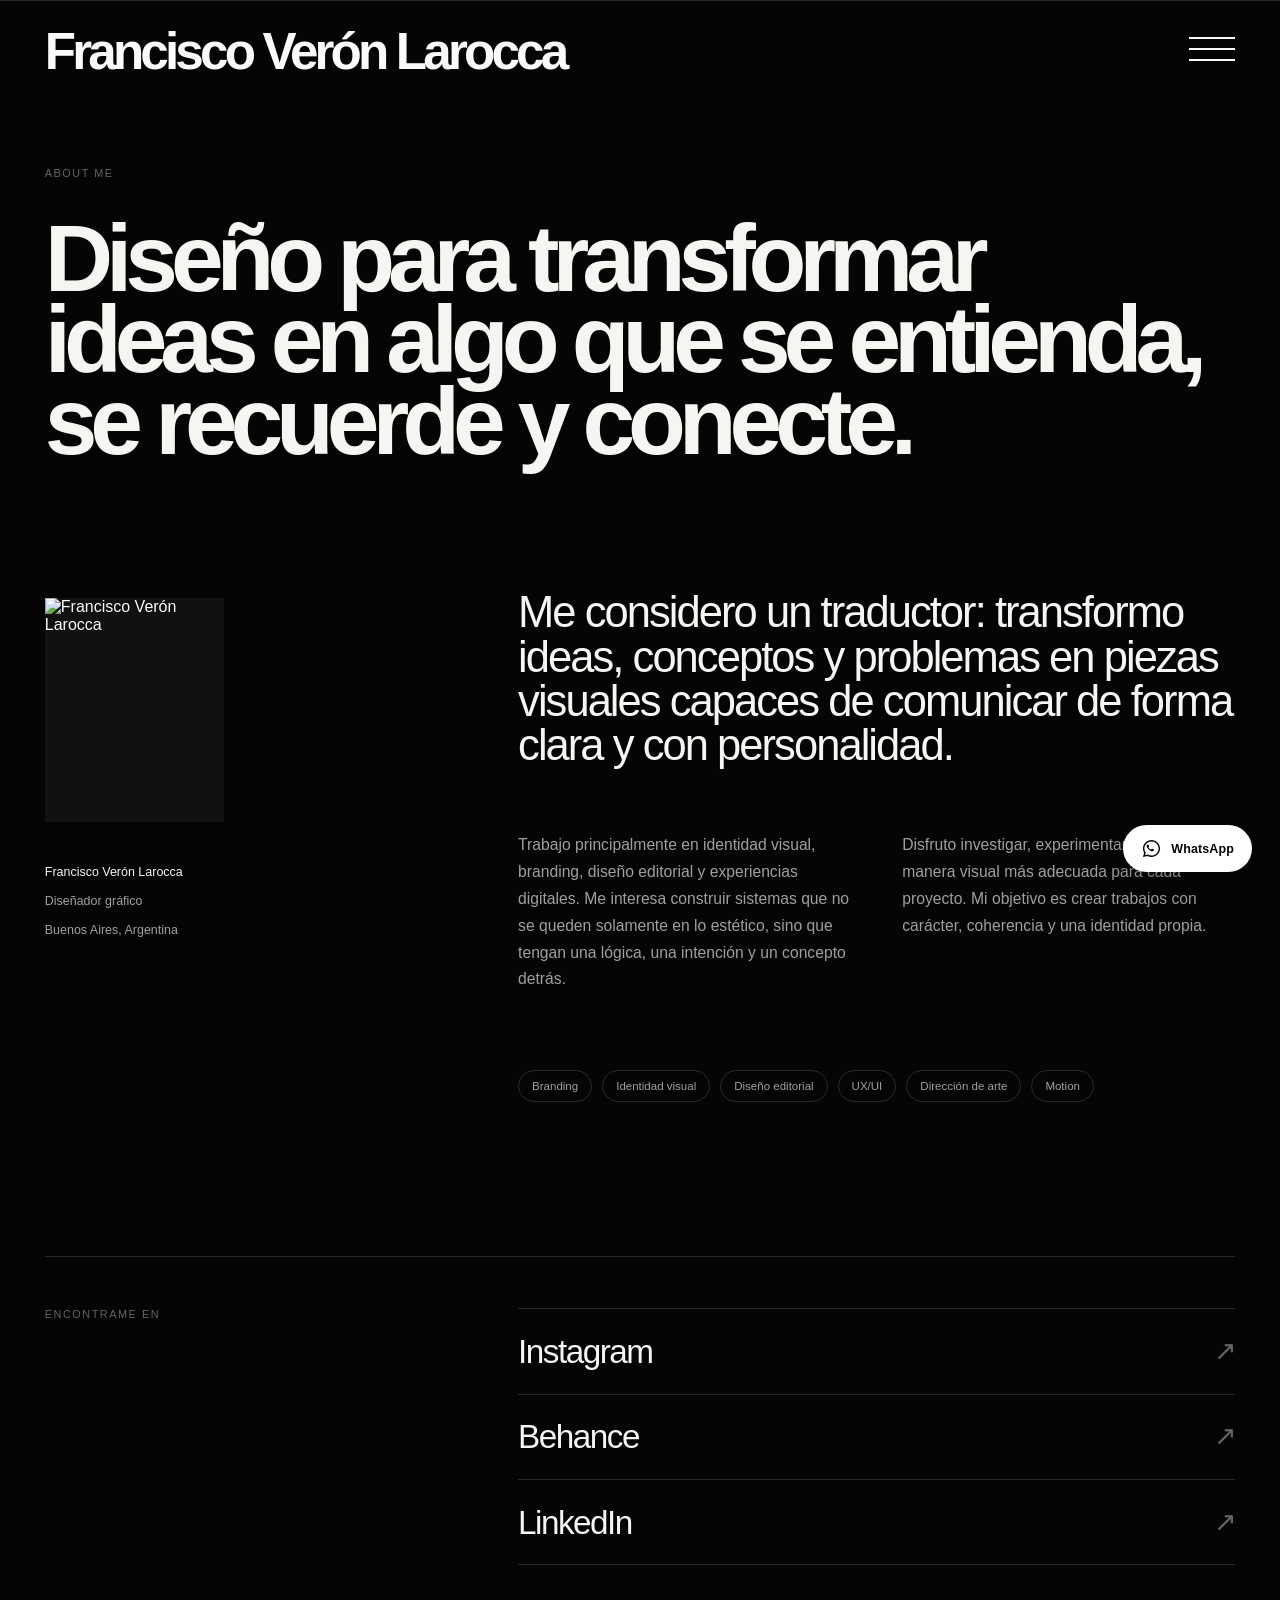
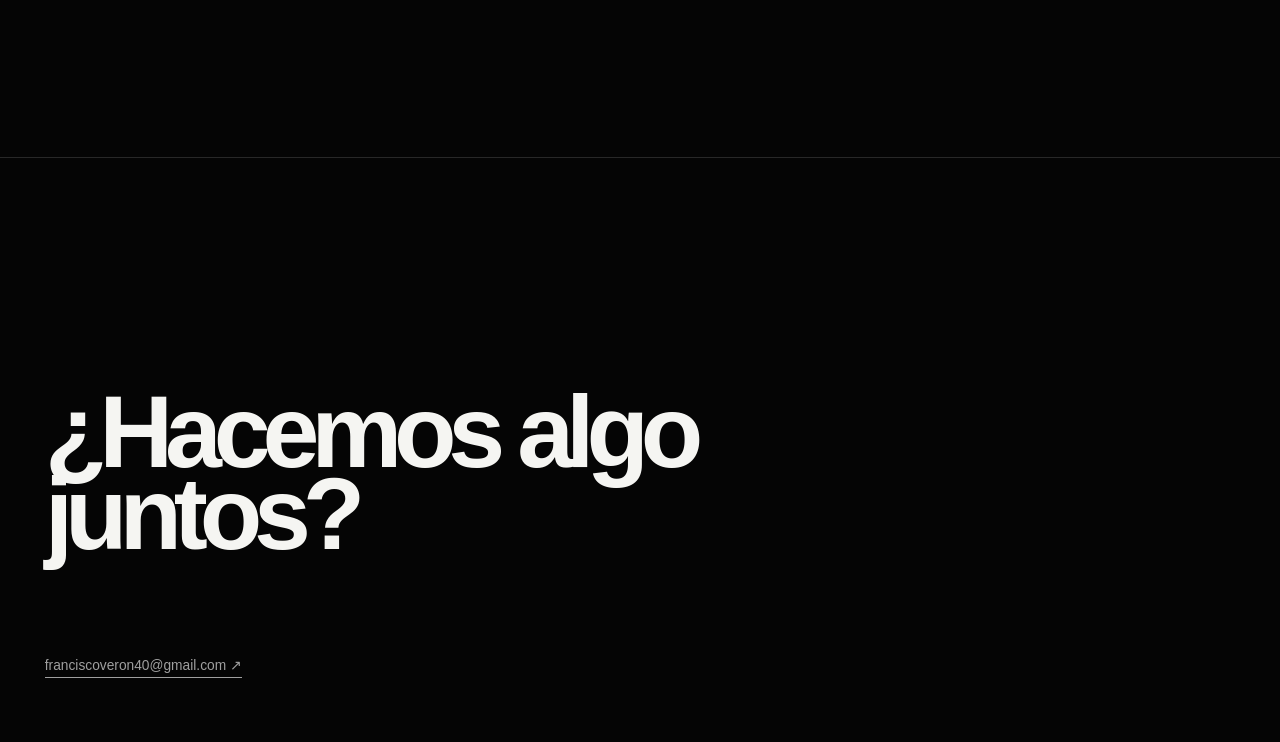
==== About.html @ 9c533605 "Add files via upload" ====
<!DOCTYPE html>
<html lang="es">

<head>
  <meta charset="UTF-8">

  <meta
    name="viewport"
    content="width=device-width, initial-scale=1.0"
  >

  <meta
    name="description"
    content="Sobre Francisco Verón Larocca — Diseñador gráfico especializado en branding, identidad visual, diseño editorial y experiencias digitales."
  >

  <meta name="theme-color" content="#000000">

  <title>About me — Francisco Verón Larocca</title>

  <!-- CSS GENERAL -->
  <link
    rel="stylesheet"
    href="styles.css"
  >

  <!-- CSS ABOUT -->
  <link
    rel="stylesheet"
    href="about-me.css"
  >

</head>


<body>


  <!-- =========================================================
       HEADER
  ========================================================== -->

  <header class="site-header">

    <a
      class="brand"
      href="index.html"
      aria-label="Francisco Verón Larocca — Volver al inicio"
    >
      Francisco Verón Larocca
    </a>


    <button
      class="menu-toggle"
      type="button"
      aria-label="Abrir menú"
      aria-expanded="false"
      aria-controls="menu"
    >

      <span aria-hidden="true"></span>
      <span aria-hidden="true"></span>
      <span aria-hidden="true"></span>

    </button>

  </header>



  <!-- =========================================================
       MENU
  ========================================================== -->

  <nav
    class="menu"
    id="menu"
    aria-hidden="true"
  >

    <a href="index.html#inicio">
      Inicio
    </a>

    <a href="index.html#arte">
      Nuestro arte
    </a>

    <a href="About.html">
      About me
    </a>

    <a href="index.html#contacto">
      Contacto
    </a>

  </nav>



  <!-- =========================================================
       MAIN
  ========================================================== -->

  <main>


    <!-- =====================================================
         ABOUT
    ====================================================== -->

    <section
      class="about-section"
      id="about"
    >


      <!-- TÍTULO -->
      <div class="about-heading reveal">

        <span class="about-kicker">
          About me
        </span>


        <h2>
          Diseño para transformar<br>
          ideas en algo que se entienda,<br>
          se recuerde y conecte.
        </h2>

      </div>



      <!-- INFORMACIÓN -->
      <div class="about-grid">


        <!-- FOTO + DATOS -->
        <div class="about-meta reveal">


          <!-- FOTO -->
          <figure class="about-photo">

            <img
              src="3x/IMG_5898.jpg"
              alt="Francisco Verón Larocca"
            >

          </figure>


          <!-- DATOS -->
          <div class="about-meta-info">

            <span>
              Francisco Verón Larocca
            </span>

            <span>
              Diseñador gráfico
            </span>

            <span>
              Buenos Aires, Argentina
            </span>

          </div>


        </div>



        <!-- TEXTO -->
        <div class="about-content reveal">


          <p class="about-lead">

            Me considero un traductor: transformo ideas,
            conceptos y problemas en piezas visuales capaces
            de comunicar de forma clara y con personalidad.

          </p>



          <div class="about-copy">


            <p>

              Trabajo principalmente en identidad visual,
              branding, diseño editorial y experiencias digitales.
              Me interesa construir sistemas que no se queden
              solamente en lo estético, sino que tengan una lógica,
              una intención y un concepto detrás.

            </p>


            <p>

              Disfruto investigar, experimentar y encontrar
              la manera visual más adecuada para cada proyecto.
              Mi objetivo es crear trabajos con carácter,
              coherencia y una identidad propia.

            </p>


          </div>



          <!-- DISCIPLINAS -->
          <div class="about-disciplines">

            <span>
              Branding
            </span>

            <span>
              Identidad visual
            </span>

            <span>
              Diseño editorial
            </span>

            <span>
              UX/UI
            </span>

            <span>
              Dirección de arte
            </span>

            <span>
              Motion
            </span>

          </div>


        </div>

      </div>



      <!-- =====================================================
           REDES
      ====================================================== -->

      <div class="about-socials reveal">


        <span class="about-socials-label">
          Encontrame en
        </span>



        <div class="about-social-links">


          <!-- INSTAGRAM -->
          <a
            href="https://www.instagram.com/elmundodefran.dg/"
            target="_blank"
            rel="noopener noreferrer"
          >

            Instagram

            <span aria-hidden="true">
              ↗
            </span>

          </a>



          <!-- BEHANCE -->
          <a
            href="https://www.behance.net/franveronl"
            target="_blank"
            rel="noopener noreferrer"
          >

            Behance

            <span aria-hidden="true">
              ↗
            </span>

          </a>



          <!-- LINKEDIN -->
          <a
            href="https://www.linkedin.com/in/franciscoagustínverónlarocca"
            target="_blank"
            rel="noopener noreferrer"
          >

            LinkedIn

            <span aria-hidden="true">
              ↗
            </span>

          </a>


        </div>

      </div>


    </section>

  </main>



  <!-- =========================================================
       WHATSAPP
  ========================================================== -->

  <a
    href="https://wa.me/5491123137663?text=Hola%20Francisco,%20vi%20tu%20portfolio%20y%20me%20gustar%C3%ADa%20consultarte%20por%20un%20proyecto."
    class="whatsapp-float"
    target="_blank"
    rel="noopener noreferrer"
    aria-label="Contactar a Francisco por WhatsApp"
  >

    <svg
      viewBox="0 0 32 32"
      aria-hidden="true"
    >

      <path
        fill="currentColor"
        d="M19.11 17.21c-.27-.14-1.6-.79-1.85-.88-.25-.09-.43-.14-.61.14-.18.27-.7.88-.86 1.06-.16.18-.32.2-.59.07-.27-.14-1.15-.42-2.19-1.35-.81-.72-1.36-1.61-1.52-1.88-.16-.27-.02-.42.12-.55.12-.12.27-.32.41-.48.14-.16.18-.27.27-.45.09-.18.05-.34-.02-.48-.07-.14-.61-1.47-.84-2.01-.22-.53-.45-.46-.61-.47h-.52c-.18 0-.48.07-.73.34-.25.27-.95.93-.95 2.27 0 1.34.98 2.63 1.11 2.81.14.18 1.92 2.93 4.65 4.11.65.28 1.16.45 1.55.58.65.21 1.24.18 1.71.11.52-.08 1.6-.65 1.83-1.29.23-.63.23-1.18.16-1.29-.07-.11-.25-.18-.52-.32z"
      />

      <path
        fill="currentColor"
        d="M16.03 3C8.84 3 3 8.83 3 16c0 2.29.6 4.53 1.74 6.5L3 29l6.68-1.75A13 13 0 0 0 16.03 29C23.2 29 29 23.17 29 16S23.2 3 16.03 3zm0 23.81a10.8 10.8 0 0 1-5.5-1.5l-.39-.23-3.96 1.04 1.06-3.86-.25-.4A10.78 10.78 0 0 1 5.18 16c0-5.97 4.86-10.82 10.85-10.82 5.98 0 10.79 4.85 10.79 10.82s-4.81 10.81-10.79 10.81z"
      />

    </svg>


    <span>
      WhatsApp
    </span>

  </a>



  <!-- =========================================================
       FOOTER
  ========================================================== -->

  <footer class="footer">

    <p>
      ¿Hacemos algo<br>
      juntos?
    </p>


    <a
      href="mailto:franciscoveron40@gmail.com"
    >
      franciscoveron40@gmail.com ↗
    </a>

  </footer>



  <!-- =========================================================
       JAVASCRIPT
  ========================================================== -->

  <script src="app.js"></script>


</body>

</html>
---- styles.css ----
/* =========================================================
   JF STUDIO
   Global Styles
========================================================= */


/* =========================================================
   VARIABLES
========================================================= */

:root {
  --black: #050505;
  --black-soft: #0a0a0a;
  --surface: #111111;

  --white: #f5f5f2;
  --white-pure: #ffffff;

  --text-primary: rgba(255, 255, 255, 0.96);
  --text-secondary: rgba(255, 255, 255, 0.62);
  --text-muted: rgba(255, 255, 255, 0.38);

  --line: rgba(255, 255, 255, 0.14);
  --line-strong: rgba(255, 255, 255, 0.28);

  --pad: clamp(20px, 4vw, 68px);
  --gap: clamp(8px, 0.75vw, 14px);

  --max-width: 1900px;

  --ease:
    cubic-bezier(0.16, 1, 0.3, 1);

  --ease-soft:
    cubic-bezier(0.22, 1, 0.36, 1);
}


/* =========================================================
   RESET
========================================================= */

*,
*::before,
*::after {
  box-sizing: border-box;
}

html {
  scroll-behavior: smooth;
  background: var(--black);
}

body {
  margin: 0;
  min-width: 320px;

  background: var(--black);
  color: var(--white);

  font-family:
    "Archivo",
    Inter,
    "Helvetica Neue",
    Helvetica,
    Arial,
    sans-serif;

  -webkit-font-smoothing: antialiased;
  -moz-osx-font-smoothing: grayscale;

  text-rendering: optimizeLegibility;

  overflow-x: hidden;
}

body.menu-open {
  overflow: hidden;
}

h1,
h2,
h3,
p {
  margin-top: 0;
}

img {
  display: block;

  width: 100%;
  max-width: 100%;
}

a {
  color: inherit;
  text-decoration: none;
}

button,
input,
textarea,
select {
  font: inherit;
}

button {
  color: inherit;
}


/* =========================================================
   SELECTION
========================================================= */

::selection {
  background: var(--white);
  color: var(--black);
}


/* =========================================================
   HEADER
========================================================= */

.site-header {
  position: fixed;
  z-index: 1000;

  top: 0;
  left: 0;

  width: 100%;

  padding:
    clamp(22px, 2.5vw, 38px)
    var(--pad);

  display: flex;
  align-items: flex-start;
  justify-content: space-between;

  pointer-events: none;

  color: #fff;

  mix-blend-mode: difference;
}

.brand,
.menu-toggle {
  pointer-events: auto;
}


/* BRAND */

.brand {
  display: inline-block;

  font-size: clamp(2.5rem, 4.5vw, 5.4rem);
  font-weight: 700;

  line-height: 0.78;
  letter-spacing: -0.075em;

  white-space: nowrap;

  transition:
    opacity 250ms ease;
}

.brand:hover {
  opacity: 0.68;
}


/* =========================================================
   MENU BUTTON
========================================================= */

.menu-toggle {
  position: relative;

  width: 46px;
  height: 34px;

  padding: 0;

  border: 0;

  background: transparent;

  cursor: pointer;
}

.menu-toggle span {
  position: absolute;

  left: 0;

  width: 100%;
  height: 2px;

  background: currentColor;

  transform-origin: center;

  transition:
    top 500ms var(--ease),
    transform 500ms var(--ease),
    opacity 220ms ease;
}

.menu-toggle span:nth-child(1) {
  top: 5px;
}

.menu-toggle span:nth-child(2) {
  top: 16px;
}

.menu-toggle span:nth-child(3) {
  top: 27px;
}


/* OPEN */

.menu-open .menu-toggle span:nth-child(1) {
  top: 16px;

  transform: rotate(45deg);
}

.menu-open .menu-toggle span:nth-child(2) {
  opacity: 0;

  transform: scaleX(0);
}

.menu-open .menu-toggle span:nth-child(3) {
  top: 16px;

  transform: rotate(-45deg);
}


/* =========================================================
   FULLSCREEN MENU
========================================================= */

.menu {
  position: fixed;
  z-index: 900;

  inset: 0;

  min-height: 100dvh;

  padding:
    clamp(120px, 12vw, 190px)
    var(--pad)
    var(--pad);

  display: flex;
  flex-direction: column;

  align-items: flex-start;
  justify-content: center;

  background: var(--black-soft);

  visibility: hidden;
  opacity: 0;

  transform: translateY(-24px);

  transition:
    opacity 450ms ease,
    transform 650ms var(--ease),
    visibility 450ms;
}

.menu-open .menu {
  visibility: visible;
  opacity: 1;

  transform: translateY(0);
}

.menu a {
  position: relative;

  display: inline-block;

  font-size: clamp(4rem, 9vw, 10.5rem);
  font-weight: 650;

  line-height: 0.82;
  letter-spacing: -0.075em;

  transition:
    opacity 250ms ease,
    transform 500ms var(--ease);
}

.menu a:hover {
  opacity: 0.38;

  transform: translateX(15px);
}


/* =========================================================
   HERO SPACER
========================================================= */

.hero {
  min-height: clamp(430px, 50vh, 720px);
}


/* =========================================================
   IMAGE HERO
========================================================= */

.hero-banner {
  position: relative;

  width: 100%;
  height: 100svh;
  min-height: 640px;

  overflow: hidden;

  background: var(--surface);
}

.hero-banner__image {
  position: absolute;

  inset: 0;

  width: 100%;
  height: 100%;

  object-fit: cover;
  object-position: center;

  transform: scale(1.015);

  transition:
    transform 1.4s var(--ease);
}

.hero-banner:hover .hero-banner__image {
  transform: scale(1.045);
}

.hero-banner__overlay {
  position: absolute;
  z-index: 1;

  inset: 0;

  background:
    linear-gradient(
      180deg,
      rgba(0, 0, 0, 0.04) 0%,
      rgba(0, 0, 0, 0.08) 42%,
      rgba(0, 0, 0, 0.76) 100%
    );
}

.hero-banner__content {
  position: absolute;
  z-index: 2;

  left: var(--pad);
  right: var(--pad);
  bottom: clamp(38px, 5vw, 78px);

  max-width: var(--max-width);

  margin: 0 auto;
}

.hero-banner__eyebrow {
  display: block;

  margin-bottom: 20px;

  font-size: 0.7rem;
  font-weight: 500;

  letter-spacing: 0.14em;

  text-transform: uppercase;

  color: rgba(255, 255, 255, 0.68);
}

.hero-banner h1 {
  max-width: 1400px;

  margin: 0;

  font-size: clamp(4.5rem, 9vw, 10.5rem);
  font-weight: 650;

  line-height: 0.78;
  letter-spacing: -0.08em;
}

.hero-banner__link {
  display: inline-flex;
  align-items: center;

  gap: 12px;

  margin-top: clamp(32px, 4vw, 55px);

  padding-bottom: 6px;

  border-bottom:
    1px solid rgba(255, 255, 255, 0.65);

  font-size: 0.86rem;

  transition:
    border-color 250ms ease;
}

.hero-banner__link span {
  transition:
    transform 450ms var(--ease);
}

.hero-banner__link:hover {
  border-color: #fff;
}

.hero-banner__link:hover span {
  transform: translate(4px, 4px);
}


/* =========================================================
   TOP BANNER
========================================================= */

.top-banner {
  position: relative;
  z-index: 1100;

  width: 100%;
  height: 38px;

  display: flex;
  align-items: center;

  overflow: hidden;

  background: var(--white);
  color: var(--black);
}

.banner-track {
  display: flex;

  width: max-content;

  white-space: nowrap;

  animation:
    banner-scroll
    22s
    linear
    infinite;
}

.banner-track span {
  display: inline-block;

  padding-right: 48px;

  font-size: 0.7rem;
  font-weight: 600;

  letter-spacing: 0.13em;
  text-transform: uppercase;
}

@keyframes banner-scroll {

  from {
    transform: translateX(0);
  }

  to {
    transform: translateX(-50%);
  }

}


/* =========================================================
   WORK
========================================================= */

.work-section {
  width: 100%;

  padding:
    0
    var(--pad)
    clamp(140px, 17vw, 290px);
}


/* TITLE */

.section-heading {
  width: 100%;
  max-width: var(--max-width);

  margin:
    0
    auto
    clamp(50px, 7vw, 110px);
}

.section-heading h1 {
  margin: 0;

  font-size: clamp(4.5rem, 8.8vw, 10.5rem);
  font-weight: 650;

  line-height: 0.78;
  letter-spacing: -0.085em;
}


/* =========================================================
   PROJECT GRID
========================================================= */

.project-grid {
  width: 100%;
  max-width: var(--max-width);

  margin: 0 auto;

  display: grid;
  grid-template-columns:
    repeat(2, minmax(0, 1fr));

  gap: var(--gap);
}


/* =========================================================
   PROJECT CARD
========================================================= */

.project-card {
  position: relative;

  display: block;

  overflow: hidden;

  aspect-ratio: 1.78 / 1;

  background: var(--surface);
  color: inherit;

  cursor: pointer;

  isolation: isolate;
}

.project-card img {
  position: absolute;

  inset: 0;

  width: 100%;
  height: 100%;

  object-fit: cover;

  transform: scale(1.001);

  filter:
    brightness(0.94)
    saturate(0.92);

  transition:
    transform 1.1s var(--ease),
    filter 700ms ease;
}


/* OVERLAY */

.project-card::after {
  content: "";

  position: absolute;
  z-index: 1;

  inset: 0;

  background:
    linear-gradient(
      180deg,
      transparent 35%,
      rgba(0, 0, 0, 0.06) 50%,
      rgba(0, 0, 0, 0.76) 100%
    );

  opacity: 0.9;

  transition:
    opacity 500ms ease;
}


/* HOVER */

@media (hover: hover) {

  .project-card:hover img {
    transform: scale(1.045);

    filter:
      brightness(1)
      saturate(1);
  }

  .project-card:hover::after {
    opacity: 1;
  }

}


/* =========================================================
   PROJECT INFO
========================================================= */

.project-overlay {
  position: absolute;
  z-index: 2;

  left: 0;
  right: 0;
  bottom: 0;

  padding:
    clamp(18px, 2vw, 32px);

  display: grid;

  grid-template-columns:
    minmax(0, 1fr)
    auto;

  align-items: end;

  gap: 24px;
}

.project-overlay > div {
  min-width: 0;
}

.project-overlay h2 {
  margin: 0;

  max-width: 95%;

  font-size: clamp(1.8rem, 2.8vw, 3.7rem);
  font-weight: 600;

  line-height: 0.9;
  letter-spacing: -0.055em;
}

.project-overlay p {
  margin: 10px 0 0;

  font-size: clamp(0.7rem, 0.8vw, 0.86rem);
  font-weight: 400;

  color: rgba(255, 255, 255, 0.62);
}

.project-overlay > span {
  flex-shrink: 0;

  font-size: clamp(0.7rem, 0.8vw, 0.86rem);

  color: rgba(255, 255, 255, 0.58);

  transition:
    color 300ms ease,
    transform 450ms var(--ease);
}

.project-card:hover .project-overlay > span {
  color: #fff;

  transform: translateY(-3px);
}


/* =========================================================
   CONTACT
========================================================= */

.contact-section {
  width: 100%;
  min-height: 100vh;

  padding:
    clamp(110px, 11vw, 180px)
    var(--pad);

  display: grid;

  grid-template-columns:
    minmax(0, 0.95fr)
    minmax(0, 1.05fr);

  gap: clamp(80px, 9vw, 160px);

  align-items: center;

  background: var(--black);
  color: var(--white);

  border-top:
    1px solid var(--line);
}


/* FORM SIDE */

.contact-form-wrapper {
  width: 100%;
  max-width: 620px;
}

.contact-form-wrapper h2 {
  margin:
    0
    0
    clamp(50px, 6vw, 80px);

  font-size: clamp(3rem, 4.5vw, 5rem);
  font-weight: 500;

  line-height: 0.95;
  letter-spacing: -0.045em;
}

.contact-form {
  display: flex;
  flex-direction: column;

  gap: 26px;
}

.form-group {
  position: relative;

  display: flex;
  flex-direction: column;

  gap: 9px;
}

.form-group label {
  font-size: 0.72rem;
  font-weight: 500;

  letter-spacing: 0.05em;

  text-transform: uppercase;

  color: var(--text-muted);
}


/* INPUT */

.form-group input,
.form-group textarea,
.form-group select {
  width: 100%;

  border: 0;
  border-bottom:
    1px solid rgba(255, 255, 255, 0.28);

  border-radius: 0;

  outline: none;

  padding:
    14px
    0
    16px;

  background: transparent;
  color: var(--white);

  font-size: clamp(1.15rem, 1.4vw, 1.45rem);
  font-weight: 400;

  transition:
    border-color 250ms ease;
}

.form-group input::placeholder,
.form-group textarea::placeholder {
  color: rgba(255, 255, 255, 0.26);
}

.form-group input:focus,
.form-group textarea:focus,
.form-group select:focus {
  border-color: #fff;
}

.form-group textarea {
  min-height: 130px;

  resize: vertical;
}


/* BUTTON */

.contact-button {
  width: fit-content;
  min-width: 150px;

  margin-top: 10px;

  padding:
    15px
    28px;

  border:
    1px solid rgba(255, 255, 255, 0.85);

  border-radius: 0;

  background: transparent;
  color: #fff;

  font-size: 0.82rem;
  font-weight: 500;

  letter-spacing: 0.03em;

  cursor: pointer;

  transition:
    background 300ms ease,
    color 300ms ease;
}

.contact-button:hover {
  background: #fff;
  color: #000;
}


/* CONTACT INFORMATION */

.contact-info {
  width: 100%;
  max-width: 720px;

  display: flex;
  flex-direction: column;

  align-items: flex-start;
}

.contact-small {
  margin-bottom: 25px;

  font-size: 0.68rem;
  font-weight: 500;

  letter-spacing: 0.14em;
  text-transform: uppercase;

  color: var(--text-muted);
}

.contact-info h3 {
  max-width: 720px;

  margin: 0;

  font-size: clamp(3.4rem, 5.6vw, 6.7rem);
  font-weight: 500;

  line-height: 0.92;
  letter-spacing: -0.06em;
}

.contact-info p {
  max-width: 520px;

  margin: 34px 0 0;

  font-size: clamp(0.98rem, 1.1vw, 1.1rem);

  line-height: 1.7;

  color: var(--text-secondary);
}

.contact-info p + p {
  margin-top: 16px;
}

.contact-mail {
  display: inline-flex;
  align-items: center;

  gap: 10px;

  margin-top: clamp(45px, 6vw, 75px);

  padding-bottom: 6px;

  border-bottom:
    1px solid rgba(255, 255, 255, 0.45);

  font-size: clamp(1rem, 1.25vw, 1.18rem);

  transition:
    border-color 250ms ease;
}

.contact-mail span {
  display: inline-block;

  transition:
    transform 400ms var(--ease);
}

.contact-mail:hover {
  border-color: #fff;
}

.contact-mail:hover span {
  transform: translate(4px, -4px);
}


/* =========================================================
   FOOTER
========================================================= */

.footer {
  position: relative;

  width: 100%;
  min-height: 65vh;

  padding:
    clamp(90px, 10vw, 160px)
    var(--pad)
    clamp(35px, 5vw, 70px);

  display: flex;
  flex-direction: column;

  justify-content: flex-end;

  border-top:
    1px solid var(--line);

  color: var(--text-secondary);
}

.footer p {
  max-width: 1500px;

  margin:
    0
    0
    clamp(60px, 8vw, 110px);

  color: var(--white);

  font-size: clamp(3.5rem, 8vw, 9rem);
  font-weight: 600;

  line-height: 0.8;
  letter-spacing: -0.08em;
}

.footer a {
  position: relative;

  width: fit-content;

  padding-bottom: 5px;

  font-size: 0.86rem;
}

.footer a::after {
  content: "";

  position: absolute;

  left: 0;
  bottom: 0;

  width: 100%;
  height: 1px;

  background: currentColor;

  transform: scaleX(1);
  transform-origin: left;

  transition:
    transform 450ms var(--ease);
}

.footer a:hover::after {
  transform: scaleX(0);

  transform-origin: right;
}


/* =========================================================
   SCROLL REVEAL
========================================================= */

.reveal {
  opacity: 0;

  transform: translateY(40px);

  transition:
    opacity 900ms ease,
    transform 1000ms var(--ease);
}

.reveal.is-visible {
  opacity: 1;

  transform: translateY(0);
}


/* =========================================================
   FOCUS
========================================================= */

a:focus-visible,
button:focus-visible,
input:focus-visible,
textarea:focus-visible,
select:focus-visible {
  outline:
    1px solid #fff;

  outline-offset: 5px;
}

/* =========================================================
   GLOBAL RESPONSIVE SAFETY
========================================================= */

html,
body {
  width: 100%;
  max-width: 100%;
}

html {
  overflow-x: clip;
}

body {
  min-width: 0;
}

.site-header,
.menu,
.hero,
.hero-banner,
.hero-banner__content,
.work-section,
.section-heading,
.project-grid,
.project-card,
.project-overlay,
.contact-section,
.contact-form-wrapper,
.contact-info,
.footer {
  min-width: 0;
}

img,
video,
svg,
canvas {
  max-width: 100%;
}

.form-group select option {
  background: var(--black-soft);
  color: var(--white);
}


/* =========================================================
   WHATSAPP FLOTANTE
========================================================= */

.whatsapp-float {
  position: fixed;
  right: 28px;
  bottom: 28px;
  z-index: 2000;

  display: flex;
  align-items: center;
  justify-content: center;
  gap: 9px;

  min-height: 46px;
  padding: 13px 18px;

  background: #ffffff;
  color: #050505;

  border-radius: 100px;

  font-size: 0.78rem;
  font-weight: 600;
  letter-spacing: 0.01em;

  box-shadow: 0 10px 35px rgba(0, 0, 0, 0.25);

  transition:
    transform 400ms var(--ease),
    background 300ms ease,
    color 300ms ease,
    box-shadow 400ms ease;
}

.whatsapp-float svg {
  width: 21px;
  height: 21px;
  flex-shrink: 0;
}

@media (hover: hover) and (pointer: fine) {
  .whatsapp-float:hover {
    transform: translateY(-5px);
    background: #25d366;
    color: #ffffff;
    box-shadow: 0 16px 45px rgba(0, 0, 0, 0.35);
  }
}


/* =========================================================
   LARGE DESKTOP
========================================================= */

@media (min-width: 1800px) {
  .project-grid,
  .section-heading,
  .hero-banner__content {
    max-width: 1900px;
  }
}


/* =========================================================
   NOTEBOOK / DESKTOP MEDIANO
========================================================= */

@media (max-width: 1440px) {
  :root {
    --pad: clamp(24px, 3.5vw, 52px);
  }

  .brand {
    font-size: clamp(2.3rem, 4vw, 4.4rem);
  }

  .hero-banner h1,
  .section-heading h1 {
    font-size: clamp(4.4rem, 8.2vw, 8.5rem);
  }

  .contact-section {
    gap: clamp(60px, 7vw, 100px);
  }
}

@media (max-width: 1200px) {
  .site-header {
    align-items: center;
  }

  .brand {
    font-size: clamp(2rem, 4.1vw, 3.7rem);
  }

  .menu-toggle {
    width: 42px;
  }

  .hero-banner {
    min-height: 600px;
  }

  .section-heading h1 {
    font-size: clamp(4rem, 8.8vw, 7.6rem);
  }

  .project-overlay h2 {
    font-size: clamp(1.7rem, 2.8vw, 3.1rem);
  }

  .contact-section {
    min-height: auto;
  }

  .contact-info h3 {
    font-size: clamp(3.3rem, 5.5vw, 5.6rem);
  }
}


/* =========================================================
   TABLET LANDSCAPE / NOTEBOOK CHICA
========================================================= */

@media (max-width: 1024px) {
  :root {
    --pad: clamp(22px, 4vw, 38px);
    --gap: 12px;
  }

  .site-header {
    padding-top: 22px;
    padding-bottom: 22px;
  }

  .brand {
    max-width: calc(100% - 72px);
    font-size: clamp(1.9rem, 4.5vw, 3rem);
    line-height: 0.86;
  }

  .menu {
    padding-top: 110px;
    padding-bottom: 40px;
    overflow-y: auto;
  }

  .menu a {
    font-size: clamp(3.8rem, 9vw, 6.7rem);
    line-height: 0.86;
  }

  .hero {
    min-height: clamp(330px, 42vh, 500px);
  }

  .hero-banner {
    height: 92dvh;
    min-height: 560px;
  }

  .hero-banner h1 {
    font-size: clamp(3.8rem, 9.5vw, 6.8rem);
    line-height: 0.82;
  }

  .section-heading h1 {
    font-size: clamp(3.8rem, 9.5vw, 6.8rem);
  }

  .project-card {
    aspect-ratio: 1.6 / 1;
  }

  .project-overlay {
    padding: clamp(18px, 2.5vw, 26px);
    gap: 16px;
  }

  .contact-section {
    grid-template-columns: 1fr;
    align-items: start;
    gap: 76px;
    padding-top: 100px;
    padding-bottom: 100px;
  }

  .contact-form-wrapper,
  .contact-info {
    width: 100%;
    max-width: 760px;
  }

  .contact-info {
    order: -1;
  }

  .footer {
    min-height: 56vh;
  }
}


/* =========================================================
   TABLET VERTICAL
========================================================= */

@media (max-width: 900px) {
  .project-grid {
    grid-template-columns: 1fr;
  }

  .project-card {
    aspect-ratio: 1.5 / 1;
  }

  .project-overlay h2 {
    font-size: clamp(2.15rem, 5.8vw, 3.7rem);
  }
}

@media (max-width: 768px) {
  :root {
    --pad: clamp(18px, 4vw, 28px);
  }

  .site-header {
    padding-top: 18px;
    padding-bottom: 18px;
  }

  .brand {
    max-width: calc(100% - 62px);
    font-size: clamp(1.45rem, 5.3vw, 2.35rem);
    line-height: 0.92;
    letter-spacing: -0.05em;
  }

  .menu-toggle {
    width: 36px;
    height: 29px;
    flex: 0 0 36px;
  }

  .menu-toggle span:nth-child(1) {
    top: 3px;
  }

  .menu-toggle span:nth-child(2) {
    top: 13px;
  }

  .menu-toggle span:nth-child(3) {
    top: 23px;
  }

  .menu-open .menu-toggle span:nth-child(1),
  .menu-open .menu-toggle span:nth-child(3) {
    top: 13px;
  }

  .menu {
    justify-content: center;
    padding:
      max(92px, env(safe-area-inset-top))
      var(--pad)
      max(28px, env(safe-area-inset-bottom));
  }

  .menu a {
    max-width: 100%;
    font-size: clamp(3.1rem, 11vw, 5.2rem);
    line-height: 0.9;
  }

  .hero {
    min-height: 31vh;
  }

  .hero-banner {
    height: 88dvh;
    min-height: 520px;
    max-height: 900px;
  }

  .hero-banner__content {
    bottom: 30px;
  }

  .hero-banner__eyebrow {
    margin-bottom: 14px;
  }

  .hero-banner h1 {
    max-width: 100%;
    font-size: clamp(3.15rem, 11vw, 5.3rem);
    line-height: 0.84;
  }

  .hero-banner__link {
    margin-top: 26px;
  }

  .work-section {
    padding-bottom: 105px;
  }

  .section-heading {
    margin-bottom: 42px;
  }

  .section-heading h1 {
    font-size: clamp(3.3rem, 12vw, 5.5rem);
    line-height: 0.84;
  }

  .project-card {
    aspect-ratio: 1.38 / 1;
  }

  .project-overlay {
    gap: 12px;
  }

  .project-overlay h2 {
    max-width: 100%;
    font-size: clamp(2rem, 7vw, 3.35rem);
  }

  .contact-section {
    padding-top: 84px;
    padding-bottom: 84px;
    gap: 64px;
  }

  .contact-info h3 {
    font-size: clamp(3rem, 9.5vw, 4.8rem);
  }

  .contact-form-wrapper h2 {
    margin-bottom: 44px;
    font-size: clamp(2.7rem, 8.5vw, 3.8rem);
  }

  .footer {
    min-height: 50vh;
    padding-top: 76px;
  }

  .footer p {
    font-size: clamp(3rem, 11vw, 5.1rem);
    line-height: 0.86;
  }
}


/* =========================================================
   MOBILE
========================================================= */

@media (max-width: 600px) {
  :root {
    --pad: 18px;
    --gap: 10px;
  }

  .top-banner {
    height: 34px;
  }

  .banner-track span {
    padding-right: 32px;
    font-size: 0.61rem;
    letter-spacing: 0.11em;
  }

  .site-header {
    padding:
      max(17px, env(safe-area-inset-top))
      var(--pad)
      17px;
  }

  .brand {
    max-width: calc(100% - 50px);
    font-size: clamp(1.05rem, 4.8vw, 1.45rem);
    line-height: 1;
    letter-spacing: -0.035em;
    white-space: nowrap;
  }

  .menu-toggle {
    width: 32px;
    height: 26px;
    flex-basis: 32px;
  }

  .menu-toggle span:nth-child(1) {
    top: 2px;
  }

  .menu-toggle span:nth-child(2) {
    top: 12px;
  }

  .menu-toggle span:nth-child(3) {
    top: 22px;
  }

  .menu-open .menu-toggle span:nth-child(1),
  .menu-open .menu-toggle span:nth-child(3) {
    top: 12px;
  }

  .menu a {
    font-size: clamp(2.7rem, 13vw, 4.4rem);
    line-height: 0.94;
    letter-spacing: -0.06em;
  }

  .hero {
    min-height: 26vh;
  }

  .hero-banner {
    height: 86dvh;
    min-height: 500px;
    max-height: 780px;
  }

  .hero-banner__image {
    transform: none;
  }

  .hero-banner:hover .hero-banner__image {
    transform: none;
  }

  .hero-banner__content {
    bottom: max(24px, env(safe-area-inset-bottom));
  }

  .hero-banner__eyebrow {
    margin-bottom: 11px;
    font-size: 0.61rem;
  }

  .hero-banner h1 {
    font-size: clamp(2.7rem, 13vw, 4.35rem);
    line-height: 0.87;
    letter-spacing: -0.07em;
  }

  .hero-banner__link {
    margin-top: 22px;
    font-size: 0.78rem;
  }

  .work-section {
    padding-bottom: 88px;
  }

  .section-heading {
    margin-bottom: 32px;
  }

  .section-heading h1 {
    font-size: clamp(2.95rem, 14vw, 4.7rem);
    line-height: 0.87;
  }

  .project-grid {
    gap: 12px;
  }

  .project-card {
    aspect-ratio: 1.15 / 1;
  }

  .project-overlay {
    padding: 16px;
    grid-template-columns: 1fr;
    align-items: end;
    gap: 7px;
  }

  .project-overlay h2 {
    font-size: clamp(1.8rem, 8.8vw, 2.8rem);
    line-height: 0.95;
  }

  .project-overlay p {
    margin-top: 7px;
    font-size: 0.69rem;
    line-height: 1.35;
  }

  .project-overlay > span {
    display: none;
  }

  .contact-section {
    padding: 74px var(--pad);
    gap: 58px;
  }

  .contact-small {
    margin-bottom: 18px;
  }

  .contact-info h3 {
    max-width: 100%;
    font-size: clamp(2.65rem, 12vw, 4rem);
    line-height: 0.97;
  }

  .contact-info p {
    margin-top: 24px;
    font-size: 0.94rem;
    line-height: 1.6;
  }

  .contact-info p + p {
    margin-top: 13px;
  }

  .contact-mail {
    max-width: 100%;
    margin-top: 34px;
    font-size: 0.94rem;
    overflow-wrap: anywhere;
  }

  .contact-form-wrapper h2 {
    margin-bottom: 36px;
    font-size: clamp(2.45rem, 11vw, 3.4rem);
  }

  .contact-form {
    gap: 21px;
  }

  .form-group input,
  .form-group textarea,
  .form-group select {
    font-size: 16px;
  }

  .form-group textarea {
    min-height: 115px;
  }

  .contact-button {
    width: 100%;
    min-height: 48px;
  }

  .footer {
    min-height: 44vh;
    padding-top: 68px;
    padding-bottom: max(28px, env(safe-area-inset-bottom));
  }

  .footer p {
    margin-bottom: 46px;
    font-size: clamp(2.65rem, 12.5vw, 4.35rem);
    line-height: 0.9;
  }

  .whatsapp-float {
    right: max(14px, env(safe-area-inset-right));
    bottom: max(14px, env(safe-area-inset-bottom));

    width: 52px;
    height: 52px;
    min-height: 52px;

    padding: 0;
    border-radius: 50%;
  }

  .whatsapp-float svg {
    width: 23px;
    height: 23px;
  }

  .whatsapp-float span {
    display: none;
  }
}


/* =========================================================
   SMALL MOBILE
========================================================= */

@media (max-width: 420px) {
  :root {
    --pad: 16px;
  }

  .brand {
    max-width: calc(100% - 47px);
    font-size: clamp(0.98rem, 4.5vw, 1.18rem);
  }

  .menu a {
    font-size: clamp(2.45rem, 12.8vw, 3.55rem);
  }

  .hero-banner {
    min-height: 470px;
  }

  .hero-banner h1 {
    font-size: clamp(2.45rem, 12.5vw, 3.7rem);
  }

  .section-heading h1 {
    font-size: clamp(2.7rem, 13.5vw, 4.05rem);
  }

  .project-card {
    aspect-ratio: 1 / 1;
  }

  .project-overlay h2 {
    font-size: clamp(1.65rem, 8.5vw, 2.5rem);
  }

  .contact-info h3 {
    font-size: clamp(2.45rem, 11.8vw, 3.55rem);
  }

  .contact-form-wrapper h2 {
    font-size: clamp(2.35rem, 11vw, 3.1rem);
  }

  .footer p {
    font-size: clamp(2.45rem, 11.8vw, 3.65rem);
  }
}


/* =========================================================
   EXTRA SMALL MOBILE
========================================================= */

@media (max-width: 360px) {
  :root {
    --pad: 14px;
  }

  .brand {
    max-width: calc(100% - 45px);
    font-size: 0.92rem;
  }

  .menu-toggle {
    width: 29px;
    flex-basis: 29px;
  }

  .menu a {
    font-size: 2.4rem;
  }

  .hero-banner h1 {
    font-size: 2.4rem;
  }

  .section-heading h1 {
    font-size: 2.65rem;
  }

  .project-overlay {
    padding: 14px;
  }

  .contact-info h3 {
    font-size: 2.4rem;
  }
}


/* =========================================================
   MOBILE LANDSCAPE / PANTALLAS BAJAS
========================================================= */

@media (max-height: 620px) and (orientation: landscape) {
  .menu {
    justify-content: flex-start;
    padding-top: 74px;
  }

  .menu a {
    font-size: clamp(2.2rem, 8vh, 3.6rem);
    line-height: 0.92;
  }

  .hero-banner {
    height: 100dvh;
    min-height: 420px;
  }

  .hero-banner__content {
    bottom: 22px;
  }

  .hero-banner h1 {
    font-size: clamp(2.6rem, 12vh, 4.7rem);
  }
}


/* =========================================================
   TOUCH DEVICES
========================================================= */

@media (hover: none) {
  .brand:hover,
  .menu a:hover {
    opacity: 1;
    transform: none;
  }

  .hero-banner:hover .hero-banner__image {
    transform: none;
  }

  .project-card:hover img {
    transform: scale(1.001);
  }

  .project-card:hover .project-overlay > span {
    transform: none;
  }
}


/* =========================================================
   REDUCED MOTION
========================================================= */

@media (prefers-reduced-motion: reduce) {
  html {
    scroll-behavior: auto;
  }

  *,
  *::before,
  *::after {
    animation-duration: 0.01ms !important;
    animation-iteration-count: 1 !important;
    transition-duration: 0.01ms !important;
  }
}

/* =========================================================
   HERO MOBILE — IMAGEN COMPLETA Y MÁS CHICA
   La imagen deja de ocupar casi toda la pantalla y pasa a
   comportarse como una pieza horizontal dentro del layout.
========================================================= */

@media (max-width: 600px) {

  .hero-banner {
    width: calc(100% - 28px);

    height: auto;
    min-height: 0;
    max-height: none;

    margin:
      105px
      auto
      80px;

    display: flex;
    flex-direction: column;

    overflow: visible;

    background: transparent;
  }

  .hero-banner__image {
    position: relative;

    inset: auto;

    width: 100%;
    height: auto;

    aspect-ratio: auto;

    object-fit: contain;
    object-position: center;

    transform: none;

    background: #f5f5f2;
  }

  .hero-banner:hover .hero-banner__image {
    transform: none;
  }

  /* En mobile no hace falta oscurecer la imagen */
  .hero-banner__overlay {
    display: none;
  }

  /* El texto baja debajo de la imagen para no taparla */
  .hero-banner__content {
    position: relative;

    left: auto;
    right: auto;
    bottom: auto;

    width: 100%;
    max-width: none;

    margin: 0;

    padding-top: 16px;
  }

  .hero-banner__eyebrow {
    margin-bottom: 10px;

    font-size: 0.58rem;
    line-height: 1.35;
  }

  .hero-banner__link {
    margin-top: 8px;

    font-size: 0.76rem;
  }

}


/* =========================================================
   MOBILE MUY CHICO
========================================================= */

@media (max-width: 420px) {

  .hero-banner {
    width: calc(100% - 24px);

    margin:
      92px
      auto
      68px;
  }

  .hero-banner__content {
    padding-top: 13px;
  }

  .hero-banner__eyebrow {
    font-size: 0.55rem;
  }

  .hero-banner__link {
    font-size: 0.72rem;
  }

}
---- about-me.css ----
/* =========================================================
   ABOUT ME
========================================================= */

.about-section {
  width: 100%;

  padding:
    clamp(120px, 13vw, 220px)
    var(--pad)
    clamp(130px, 15vw, 240px);

  border-top:
    1px solid var(--line);

  background: var(--black);
  color: var(--white);
}


/* =========================================================
   HEADING
========================================================= */

.about-heading {
  width: 100%;
  max-width: var(--max-width);

  margin:
    0
    auto
    clamp(80px, 10vw, 150px);
}


.about-kicker {
  display: block;

  margin-bottom:
    clamp(25px, 3vw, 42px);

  font-size: 0.68rem;
  font-weight: 500;

  letter-spacing: 0.14em;
  text-transform: uppercase;

  color: var(--text-muted);
}


.about-heading h2 {
  max-width: 1500px;

  margin: 0;

  font-size:
    clamp(4rem, 7.4vw, 9rem);

  font-weight: 550;

  line-height: 0.86;
  letter-spacing: -0.075em;
}


/* =========================================================
   GRID
========================================================= */

.about-grid {
  width: 100%;
  max-width: var(--max-width);

  margin: 0 auto;

  display: grid;

  grid-template-columns:
    minmax(220px, 0.65fr)
    minmax(0, 1.35fr);

  gap:
    clamp(70px, 10vw, 180px);

  align-items: start;
}


/* =========================================================
   META
========================================================= */

.about-meta {
  display: flex;
  flex-direction: column;

  gap: 11px;

  padding-top: 8px;
}


.about-meta span {
  font-size: 0.78rem;

  line-height: 1.45;

  color: var(--text-secondary);
}


.about-meta span:first-child {
  color: var(--white);
  font-weight: 500;
}


/* =========================================================
   CONTENT
========================================================= */

.about-content {
  width: 100%;
  max-width: 900px;
}


.about-lead {
  max-width: 900px;

  margin:
    0
    0
    clamp(45px, 5vw, 75px);

  font-size:
    clamp(2rem, 3.4vw, 4.2rem);

  font-weight: 450;

  line-height: 1.02;
  letter-spacing: -0.045em;
}


.about-copy {
  display: grid;

  grid-template-columns:
    repeat(2, minmax(0, 1fr));

  gap:
    clamp(30px, 4vw, 70px);
}


.about-copy p {
  margin: 0;

  font-size:
    clamp(0.98rem, 1.05vw, 1.08rem);

  line-height: 1.72;

  color: var(--text-secondary);
}


/* =========================================================
   DISCIPLINES
========================================================= */

.about-disciplines {
  display: flex;
  flex-wrap: wrap;

  gap:
    9px
    10px;

  margin-top:
    clamp(50px, 6vw, 85px);
}


.about-disciplines span {
  padding:
    9px
    13px;

  border:
    1px solid var(--line);

  border-radius: 100px;

  font-size: 0.72rem;
  font-weight: 500;

  color: var(--text-secondary);

  transition:
    border-color 250ms ease,
    color 250ms ease;
}


.about-disciplines span:hover {
  border-color: var(--line-strong);
  color: var(--white);
}


/* =========================================================
   SOCIALS
========================================================= */

.about-socials {
  width: 100%;
  max-width: var(--max-width);

  margin:
    clamp(100px, 12vw, 180px)
    auto
    0;

  padding-top:
    clamp(35px, 4vw, 55px);

  border-top:
    1px solid var(--line);

  display: grid;

  grid-template-columns:
    minmax(220px, 0.65fr)
    minmax(0, 1.35fr);

  gap:
    clamp(70px, 10vw, 180px);
}


.about-socials-label {
  font-size: 0.68rem;
  font-weight: 500;

  letter-spacing: 0.14em;
  text-transform: uppercase;

  color: var(--text-muted);
}


.about-social-links {
  display: flex;
  flex-direction: column;
}


.about-social-links a {
  display: flex;
  align-items: center;
  justify-content: space-between;

  gap: 20px;

  padding:
    clamp(18px, 2vw, 28px)
    0;

  border-bottom:
    1px solid var(--line);

  font-size:
    clamp(1.6rem, 2.6vw, 3.4rem);

  font-weight: 500;

  line-height: 1;

  letter-spacing: -0.045em;

  transition:
    color 250ms ease,
    padding-left 450ms var(--ease);
}


.about-social-links a:first-child {
  border-top:
    1px solid var(--line);
}


.about-social-links a span {
  flex-shrink: 0;

  font-size: 0.8em;

  color: var(--text-muted);

  transition:
    transform 450ms var(--ease),
    color 250ms ease;
}


@media (hover: hover) {

  .about-social-links a:hover {
    padding-left: 12px;

    color: var(--white);
  }

  .about-social-links a:hover span {
    color: var(--white);

    transform:
      translate(5px, -5px);
  }

}


/* =========================================================
   TABLET
========================================================= */

@media (max-width: 900px) {

  .about-grid,
  .about-socials {
    grid-template-columns: 1fr;

    gap: 55px;
  }


  .about-meta {
    display: grid;

    grid-template-columns:
      repeat(3, minmax(0, 1fr));

    gap: 20px;
  }


  .about-content {
    max-width: 100%;
  }

}


/* =========================================================
   MOBILE
========================================================= */

@media (max-width: 600px) {

  .about-section {
    padding:
      95px
      18px
      110px;
  }


  .about-heading {
    margin-bottom: 65px;
  }


  .about-heading h2 {
    font-size:
      clamp(3.5rem, 15vw, 5.5rem);

    line-height: 0.88;
  }


  .about-grid {
    gap: 50px;
  }


  .about-meta {
    grid-template-columns: 1fr;

    gap: 7px;
  }


  .about-lead {
    font-size:
      clamp(2rem, 9vw, 3rem);

    line-height: 1.02;
  }


  .about-copy {
    grid-template-columns: 1fr;

    gap: 22px;
  }


  .about-socials {
    margin-top: 90px;

    gap: 28px;
  }


  .about-social-links a {
    padding:
      18px
      0;

    font-size:
      clamp(1.8rem, 9vw, 2.8rem);
  }

}
/* =========================================================
   ABOUT PHOTO
========================================================= */

.about-photo {
  width: clamp(150px, 14vw, 220px);

  margin:
    0
    0
    30px;

  overflow: hidden;

  aspect-ratio: 4 / 5;

  background: #111;
}


.about-photo img {
  display: block;

  width: 100%;
  height: 100%;

  object-fit: cover;
  object-position: center;

  filter:
    saturate(0.9)
    contrast(1.03);

  transition:
    transform 700ms var(--ease),
    filter 400ms ease;
}


@media (hover: hover) {

  .about-photo:hover img {
    transform: scale(1.035);

    filter:
      saturate(1)
      contrast(1);
  }

}


.about-meta-info {
  display: flex;
  flex-direction: column;

  gap: 11px;
}


/* MOBILE */

@media (max-width: 600px) {

  .about-photo {
    width: 155px;

    margin-bottom: 24px;
  }

}
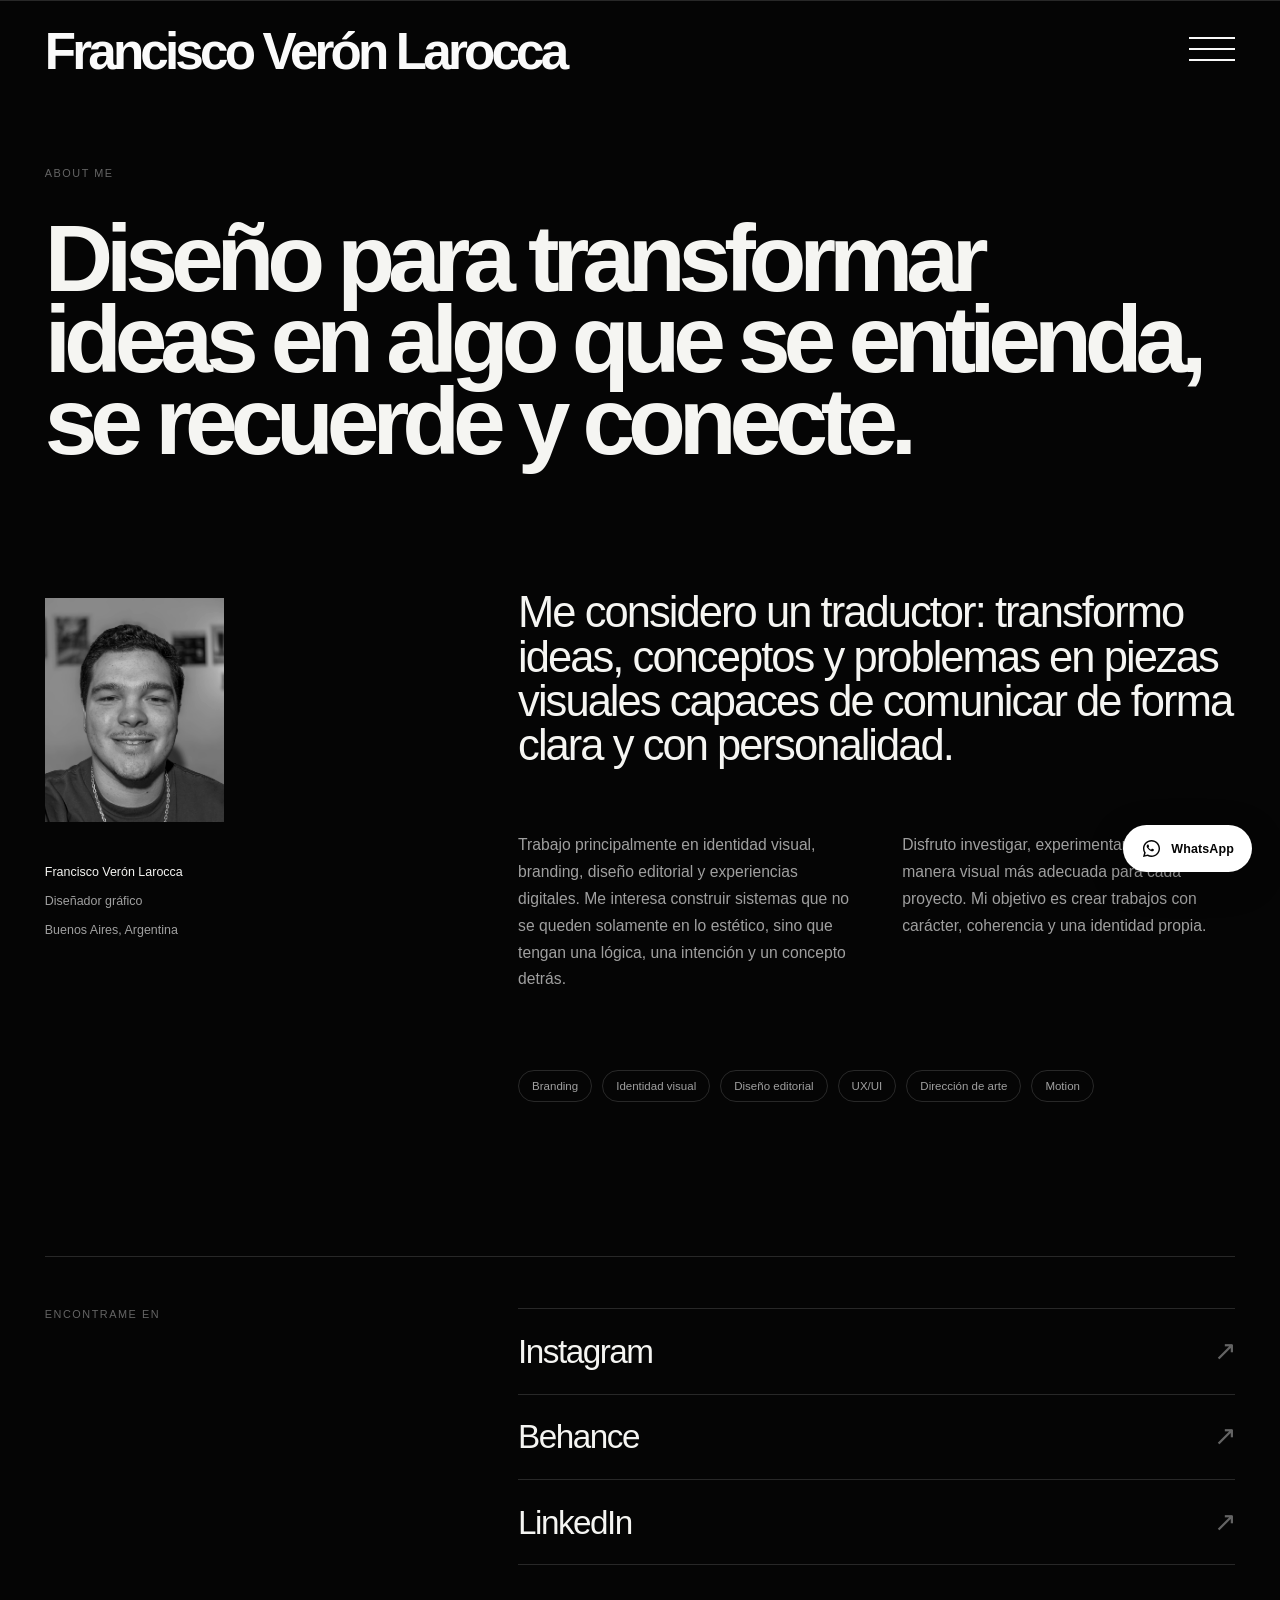
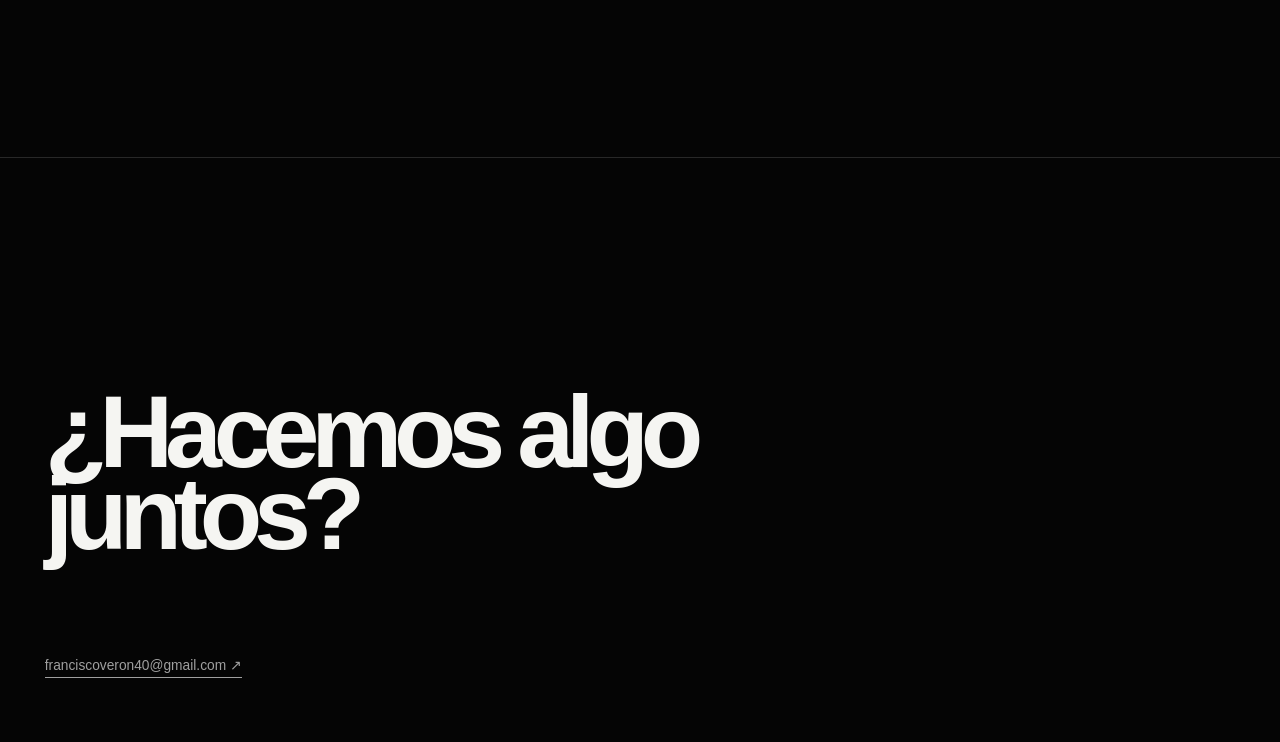
==== commit 1597cc50: "Add files via upload" ====
--- a/About.html
+++ b/About.html
@@ -84,7 +84,7 @@
     </a>
 
     <a href="index.html#arte">
-      Nuestro arte
+      Proyectos
     </a>
 
     <a href="About.html">
